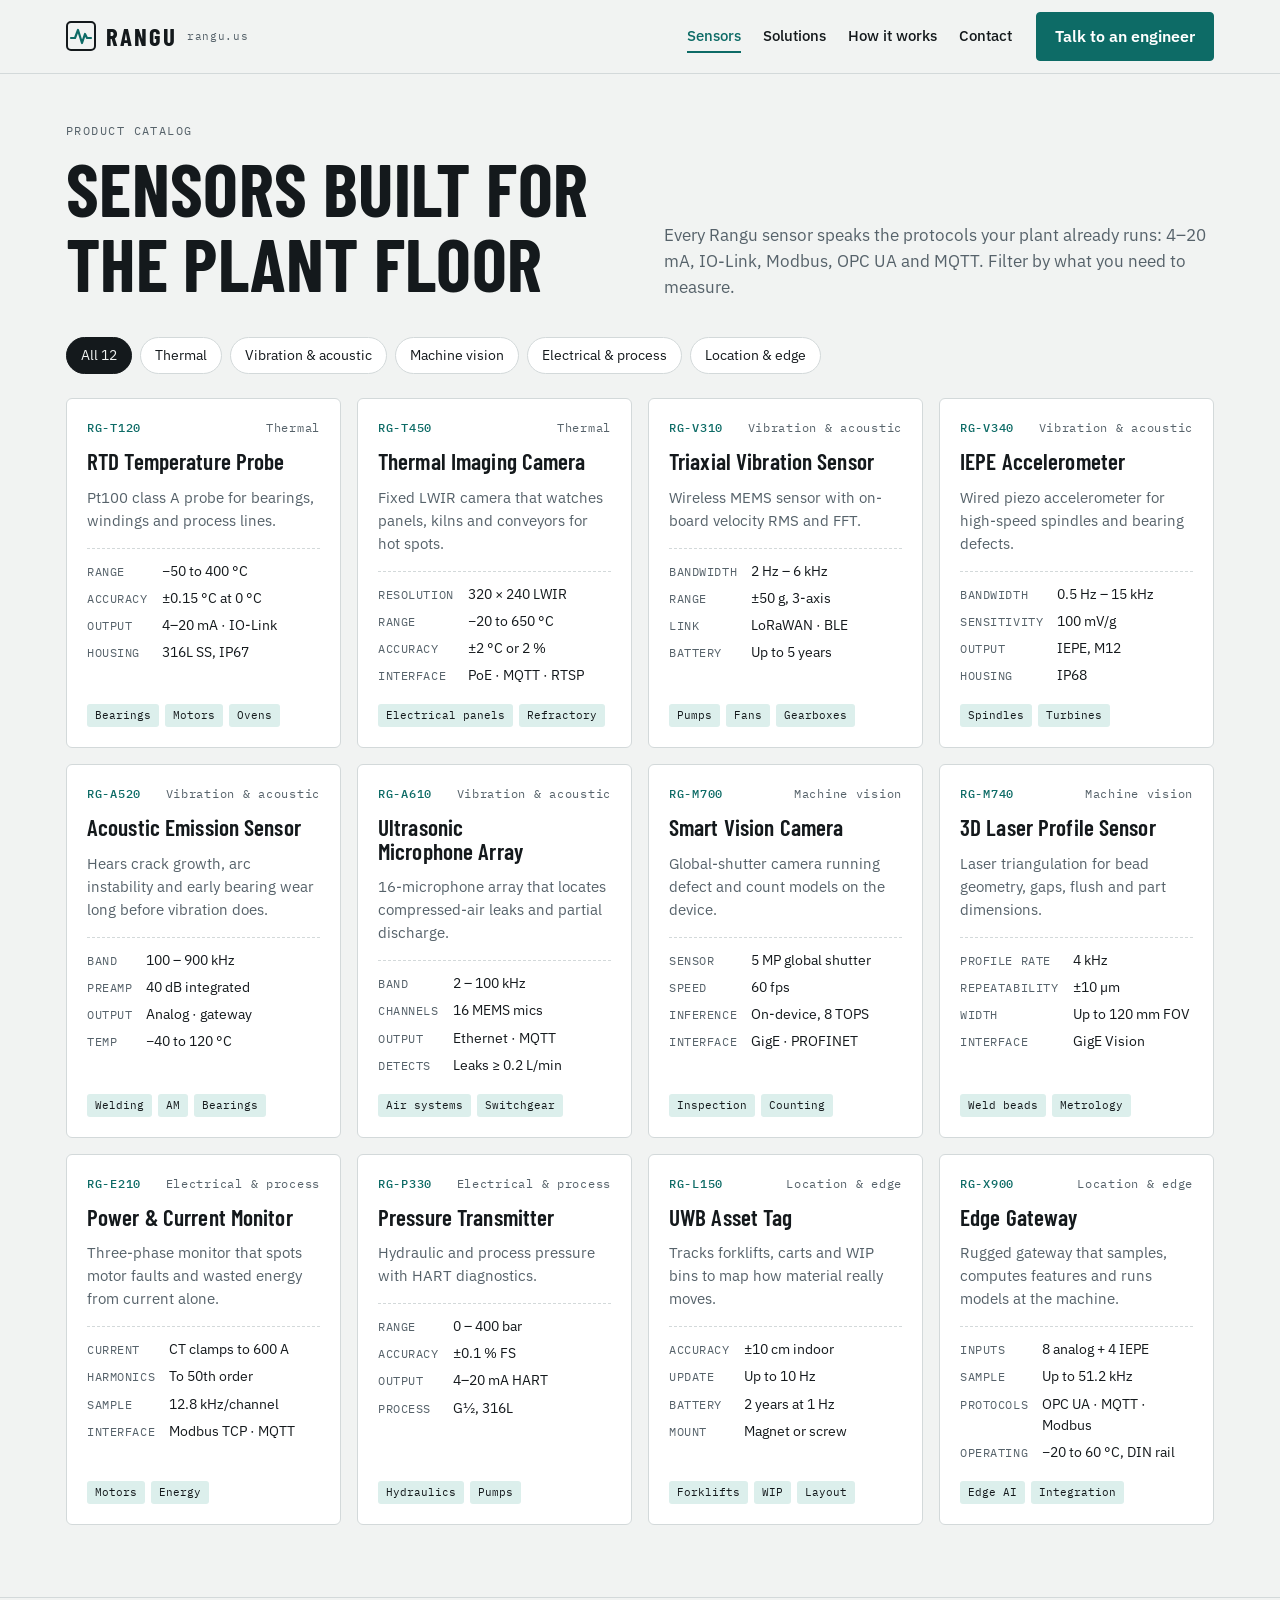
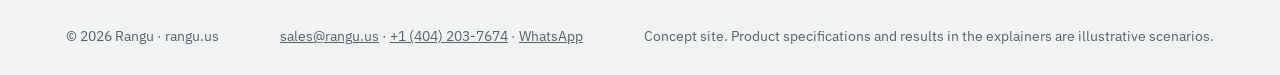
==== sensors.html @ d537a381 "Add files via upload" ====
<!doctype html>
<html lang="en">
<head>
<meta charset="utf-8">
<meta name="viewport" content="width=device-width, initial-scale=1, viewport-fit=cover">
<title>Rangu Sensors</title>
<meta name="description" content="Industrial temperature, vibration, acoustic, machine vision, power, pressure and location sensors from Rangu.">
<link rel="icon" href="data:image/svg+xml,%3Csvg xmlns=%27http://www.w3.org/2000/svg%27 viewBox=%270 0 30 30%27%3E%3Crect x=%271%27 y=%271%27 width=%2728%27 height=%2728%27 rx=%274%27 fill=%27%23F1F3F2%27 stroke=%27%2314191C%27 stroke-width=%272%27/%3E%3Cpath d=%27M5 17h4l3-8 4 13 3-9 2 4h4%27 fill=%27none%27 stroke=%27%230D6B66%27 stroke-width=%272.4%27 stroke-linejoin=%27round%27 stroke-linecap=%27round%27/%3E%3C/svg%3E">
<link rel="preconnect" href="https://fonts.googleapis.com">
<link rel="stylesheet" href="https://fonts.googleapis.com/css2?family=Barlow+Condensed:wght@500;600;700&family=IBM+Plex+Mono:wght@400;500&family=IBM+Plex+Sans:wght@400;500;600&display=swap">
<link rel="stylesheet" href="style.css">
</head>
<body>
<header class="bar">
  <div class="wrap">
    <a class="logo" href="index.html" aria-label="Rangu home">
      <svg width="30" height="30" viewBox="0 0 30 30" aria-hidden="true"><rect x="1" y="1" width="28" height="28" rx="4" fill="none" stroke="var(--ink)" stroke-width="2"/><path d="M5 17h4l3-8 4 13 3-9 2 4h4" fill="none" stroke="var(--accent)" stroke-width="2.2" stroke-linejoin="round" stroke-linecap="round"/></svg>
      RANGU <small>rangu.us</small>
    </a>
    <nav class="links" aria-label="Main"><a href="sensors.html" aria-current="page">Sensors</a><a href="solutions.html">Solutions</a><a href="index.html#how">How it works</a><a href="index.html#contact">Contact</a></nav>
    <a class="btn primary cta" href="index.html#contact">Talk to an engineer</a>
  </div>
</header>
<main>
<section class="band" id="products" style="border-top:0;padding-top:48px">
  <div class="wrap">
    <div class="sec-head">
      <div><p class="eyebrow">Product catalog</p><h1 style="margin-top:10px">Sensors built for the plant floor</h1></div>
      <p class="lede">Every Rangu sensor speaks the protocols your plant already runs: 4&ndash;20 mA, IO-Link, Modbus, OPC UA and MQTT. Filter by what you need to measure.</p>
    </div>
    <div class="filters" role="group" aria-label="Filter sensors">
      <button class="chip" data-f="all" aria-pressed="true">All 12</button>
      <button class="chip" data-f="thermal" aria-pressed="false">Thermal</button>
      <button class="chip" data-f="vib" aria-pressed="false">Vibration &amp; acoustic</button>
      <button class="chip" data-f="vision" aria-pressed="false">Machine vision</button>
      <button class="chip" data-f="process" aria-pressed="false">Electrical &amp; process</button>
      <button class="chip" data-f="edge" aria-pressed="false">Location &amp; edge</button>
    </div>
    <div class="grid" id="catalog"></div>
  </div>
</section>
</main>
<footer>
  <div class="wrap">
    <span>&copy; 2026 Rangu &middot; rangu.us</span>
    <span class="foot-reach"><a href="mailto:sales@rangu.us">sales@rangu.us</a> &middot; <a href="tel:+14042037674">+1 (404) 203-7674</a> &middot; <a href="https://wa.me/14042037674" target="_blank" rel="noopener">WhatsApp</a></span>
    <span>Concept site. Product specifications and results in the explainers are illustrative scenarios.</span>
  </div>
</footer>
<script src="app.js"></script>
</body>
</html>
---- style.css ----
/* base reset for standalone pages */
:root{padding-top:env(safe-area-inset-top,0px);padding-bottom:env(safe-area-inset-bottom,0px)}
body{margin:0}img{max-width:100%}[hidden]{display:none!important}
.doors{display:grid;grid-template-columns:repeat(2,minmax(0,1fr));gap:16px}
.door{display:flex;flex-direction:column;gap:12px;padding:28px;background:var(--surface);border:1px solid var(--line);border-radius:6px;text-decoration:none;color:var(--ink);min-width:0}
.door:hover{border-color:var(--accent)}
.door h3{font-size:2rem;text-transform:uppercase}
.door p{color:var(--muted)}
.door .go{margin-top:auto;font-weight:600;color:var(--accent)}
nav.links a[aria-current="page"]{border-color:var(--accent);color:var(--accent)}
.pagehead{padding-block:56px 8px}
@media (max-width:700px){.doors{grid-template-columns:minmax(0,1fr)}}

/* Layout: instrument-panel catalog — a sticky signal bar, datasheet cards, and full-width "test bench" bands holding each explainer */
:root{
  --bg:#F1F3F2; --surface:#FFFFFF; --canvas:#F8FAF9; --ink:#14191C; --muted:#56626A; --line:#D3D9DA; --grid:#E4E8E8;
  --accent:#0D6B66; --accent-soft:#DCEFEC; --accent-ink:#FFFFFF; --warn:#B9810A; --alarm:#BE3D27;
  --f-display:'Barlow Condensed','Arial Narrow',Arial,sans-serif;
  --f-body:'IBM Plex Sans',system-ui,-apple-system,'Segoe UI',sans-serif;
  --f-mono:'IBM Plex Mono',ui-monospace,'SFMono-Regular',Menlo,monospace;
}
@media (prefers-color-scheme:dark){:root:not([data-theme="light"]){
  --bg:#0E1315; --surface:#162024; --canvas:#111A1D; --ink:#E5EAEA; --muted:#93A1A7; --line:#2A373C; --grid:#1C272B;
  --accent:#43B9AF; --accent-soft:#163533; --accent-ink:#06120F; --warn:#E2AC3A; --alarm:#E86A52; color-scheme:dark}}
:root[data-theme="dark"]{
  --bg:#0E1315; --surface:#162024; --canvas:#111A1D; --ink:#E5EAEA; --muted:#93A1A7; --line:#2A373C; --grid:#1C272B;
  --accent:#43B9AF; --accent-soft:#163533; --accent-ink:#06120F; --warn:#E2AC3A; --alarm:#E86A52; color-scheme:dark}

*{box-sizing:border-box}
html{scroll-behavior:smooth;scroll-padding-top:72px}
@media (prefers-reduced-motion:reduce){html{scroll-behavior:auto}}
body{background:var(--bg);color:var(--ink);font-family:var(--f-body);font-size:16px;line-height:1.55}
.wrap{max-width:1180px;margin:0 auto;padding-left:max(16px,env(safe-area-inset-left,0px));padding-right:max(16px,env(safe-area-inset-right,0px))}
h1,h2,h3{font-family:var(--f-display);font-weight:600;line-height:1.02;letter-spacing:.005em;text-wrap:balance;margin:0}
h1{font-size:clamp(2.6rem,6vw,4.6rem);font-weight:700;text-transform:uppercase}
h2{font-size:clamp(2rem,4vw,3rem);text-transform:uppercase}
h3{font-size:1.6rem}
p{margin:0}
a{color:var(--accent)}
.eyebrow{font-family:var(--f-mono);font-size:.75rem;letter-spacing:.12em;text-transform:uppercase;color:var(--muted)}
.lede{color:var(--muted);max-width:62ch;font-size:1.06rem}
button,input,select,textarea{font:inherit;color:inherit}
:focus-visible{outline:2px solid var(--accent);outline-offset:2px}

/* header */
header.bar{position:sticky;top:env(safe-area-inset-top,0px);z-index:20;background:color-mix(in srgb,var(--bg) 88%,transparent);backdrop-filter:blur(8px);border-bottom:1px solid var(--line)}
.bar .wrap{display:flex;align-items:center;gap:24px;padding-block:12px}
.logo{display:flex;align-items:center;gap:10px;text-decoration:none;color:var(--ink);font-family:var(--f-display);font-weight:700;font-size:1.55rem;letter-spacing:.08em}
.logo svg{flex:none}
.logo small{font-family:var(--f-mono);font-weight:400;font-size:.7rem;letter-spacing:.06em;color:var(--muted)}
nav.links{display:flex;gap:22px;margin-left:auto;overflow-x:auto;scrollbar-width:none;min-width:0}
nav.links a{color:var(--ink);text-decoration:none;font-weight:500;font-size:.95rem;white-space:nowrap;padding-block:4px;border-bottom:2px solid transparent}
nav.links a:hover{border-color:var(--accent)}
.btn{display:inline-flex;align-items:center;gap:8px;padding:11px 18px;border-radius:4px;border:1px solid var(--ink);background:transparent;color:var(--ink);text-decoration:none;font-weight:600;cursor:pointer}
.btn.primary{background:var(--accent);border-color:var(--accent);color:var(--accent-ink)}
.btn:hover{filter:brightness(1.08)}

/* hero */
.hero .wrap{display:grid;grid-template-columns:minmax(0,1.15fr) minmax(0,.85fr);gap:48px;align-items:center;padding-block:64px 56px}
.hero h1 span{color:var(--accent)}
.hero .lede{margin-top:20px}
.hero .ctas{display:flex;flex-wrap:wrap;gap:12px;margin-top:28px}
.readout{background:var(--surface);border:1px solid var(--line);border-radius:6px;font-family:var(--f-mono);min-width:0}
.readout header{display:flex;justify-content:space-between;align-items:center;padding:12px 16px;border-bottom:1px solid var(--line);font-size:.75rem;letter-spacing:.08em;text-transform:uppercase;color:var(--muted)}
.live{display:inline-flex;align-items:center;gap:6px;color:var(--accent)}
.live i{width:8px;height:8px;border-radius:50%;background:var(--accent);animation:blink 1.6s infinite}
@keyframes blink{50%{opacity:.25}}
@media (prefers-reduced-motion:reduce){.live i{animation:none}}
.ch{display:grid;grid-template-columns:minmax(0,1fr) auto;gap:4px 12px;padding:14px 16px;border-bottom:1px solid var(--line)}
.ch:last-child{border-bottom:0}
.ch .k{font-size:.72rem;letter-spacing:.06em;text-transform:uppercase;color:var(--muted)}
.ch .v{font-size:1.5rem;font-variant-numeric:tabular-nums;text-align:right;grid-row:span 2;align-self:center}
.ch .v small{font-size:.75rem;color:var(--muted);margin-left:4px}
.ch svg{width:100%;height:28px;display:block}
.ch.warn .v{color:var(--warn)}

/* sections */
section.band{padding-block:72px;border-top:1px solid var(--line)}
.sec-head{display:grid;grid-template-columns:minmax(0,1fr) minmax(0,1fr);gap:24px 48px;align-items:end;margin-bottom:36px}
.sec-head .lede{justify-self:end}

/* products */
.filters{display:flex;flex-wrap:wrap;gap:8px;margin-bottom:24px}
.chip{border:1px solid var(--line);background:var(--surface);border-radius:999px;padding:7px 14px;font-size:.88rem;cursor:pointer}
.chip[aria-pressed="true"]{background:var(--ink);color:var(--bg);border-color:var(--ink)}
.grid{display:grid;grid-template-columns:repeat(auto-fill,minmax(min(100%,270px),1fr));gap:16px}
.card{background:var(--surface);border:1px solid var(--line);border-radius:6px;padding:20px;display:flex;flex-direction:column;gap:12px;min-width:0}
.card .code{display:flex;justify-content:space-between;font-family:var(--f-mono);font-size:.75rem;color:var(--muted);letter-spacing:.06em}
.card .code b{color:var(--accent);font-weight:500}
.card h3{font-size:1.45rem}
.card p{color:var(--muted);font-size:.93rem}
.spec{display:grid;grid-template-columns:auto minmax(0,1fr);gap:6px 14px;margin:4px 0 0;font-size:.85rem;border-top:1px dashed var(--line);padding-top:12px}
.spec dt{font-family:var(--f-mono);font-size:.72rem;letter-spacing:.05em;text-transform:uppercase;color:var(--muted);padding-top:2px}
.spec dd{margin:0;font-variant-numeric:tabular-nums}
.tags{display:flex;flex-wrap:wrap;gap:6px;margin-top:auto;padding-top:6px}
.tags span{font-family:var(--f-mono);font-size:.7rem;padding:3px 8px;border-radius:3px;background:var(--accent-soft);color:var(--ink)}

/* solutions */
.solution{display:grid;grid-template-columns:minmax(0,.8fr) minmax(0,1.2fr);gap:40px;align-items:start;padding-block:48px;border-top:1px dashed var(--line)}
.solution:first-of-type{border-top:0;padding-top:8px}
.solution .num{font-family:var(--f-mono);color:var(--accent);font-size:.8rem;letter-spacing:.1em}
.solution h3{font-size:2.1rem;text-transform:uppercase;margin-top:6px}
.solution .copy{display:flex;flex-direction:column;gap:16px;min-width:0}
.solution .copy p{color:var(--muted)}
.kv{display:grid;grid-template-columns:auto minmax(0,1fr);gap:8px 14px;font-size:.92rem}
.kv dt{font-family:var(--f-mono);font-size:.72rem;text-transform:uppercase;letter-spacing:.06em;color:var(--muted);padding-top:3px}
.kv dd{margin:0}
.kv code{font-family:var(--f-mono);font-size:.82rem;color:var(--accent)}
.player{background:var(--surface);border:1px solid var(--line);border-radius:6px;overflow:hidden;min-width:0}
.player canvas{display:block;width:100%;aspect-ratio:16/9;max-width:100%;background:var(--canvas)}
.controls{display:flex;align-items:center;gap:12px;padding:10px 14px;border-top:1px solid var(--line)}
.controls button.pp{width:36px;height:36px;border-radius:50%;border:0;background:var(--accent);color:var(--accent-ink);display:grid;place-items:center;cursor:pointer;flex:none}
.controls input[type=range]{flex:1;min-width:0;accent-color:var(--accent)}
.controls .time{font-family:var(--f-mono);font-size:.75rem;color:var(--muted);font-variant-numeric:tabular-nums;flex:none}
.chapters{display:grid;grid-template-columns:repeat(4,minmax(0,1fr));border-top:1px solid var(--line)}
.chapters button{border:0;border-right:1px solid var(--line);background:transparent;padding:10px 12px;text-align:left;cursor:pointer;font-size:.82rem;color:var(--muted);min-width:0}
.chapters button:last-child{border-right:0}
.chapters button b{display:block;font-family:var(--f-mono);font-weight:500;font-size:.68rem;letter-spacing:.08em}
.chapters button[aria-current="true"]{color:var(--ink);background:var(--accent-soft)}
.caption{padding:14px 16px;border-top:1px solid var(--line);font-size:.93rem;min-height:4.4em}

/* how it works */
.flow{display:grid;grid-template-columns:repeat(4,minmax(0,1fr));gap:0;border:1px solid var(--line);border-radius:6px;background:var(--surface)}
.flow > div{padding:24px;border-right:1px solid var(--line);display:flex;flex-direction:column;gap:8px;min-width:0}
.flow > div:last-child{border-right:0}
.flow b{font-family:var(--f-mono);font-weight:500;color:var(--accent);font-size:.78rem;letter-spacing:.1em}
.flow h3{font-size:1.5rem;text-transform:uppercase}
.flow p{color:var(--muted);font-size:.92rem}

/* contact */
.contact{display:grid;grid-template-columns:minmax(0,.9fr) minmax(0,1.1fr);gap:48px}
form{display:grid;grid-template-columns:1fr 1fr;gap:14px;background:var(--surface);border:1px solid var(--line);border-radius:6px;padding:24px}
form .full{grid-column:1/-1}
label{display:flex;flex-direction:column;gap:6px;font-size:.82rem;font-weight:500}
input,select,textarea{border:1px solid var(--line);border-radius:4px;padding:10px 12px;background:var(--bg);min-width:0}
textarea{min-height:110px;resize:vertical}
.note{font-size:.88rem;color:var(--muted)}
.ok{grid-column:1/-1;padding:12px 14px;border-radius:4px;background:var(--accent-soft);font-size:.92rem}

.reach{display:grid;grid-template-columns:auto minmax(0,1fr);gap:12px 18px;margin:22px 0 0;align-items:center}
.reach dt{font-family:var(--f-mono);font-size:.72rem;letter-spacing:.08em;text-transform:uppercase;color:var(--muted)}
.reach dd{margin:0;display:flex;flex-wrap:wrap;align-items:center;gap:10px;font-family:var(--f-mono);font-size:1rem;min-width:0}
.reach .val{overflow-wrap:anywhere;color:var(--ink);text-decoration:none;border-bottom:1px solid var(--line)}
.reach .val:hover{border-color:var(--accent);color:var(--accent)}
.reach .copy{border:1px solid var(--line);background:var(--surface);border-radius:4px;padding:5px 10px;font-size:.78rem;cursor:pointer}
.reach .wa{display:inline-flex;align-items:center;padding:7px 14px;border-radius:4px;background:var(--accent);color:var(--accent-ink);text-decoration:none;font-family:var(--f-body);font-weight:600;font-size:.9rem}
.foot-reach a{color:inherit}
.mail{display:flex;align-items:center;gap:10px;margin-top:18px;font-family:var(--f-mono)}
.mail span{user-select:all}
.mail button{border:1px solid var(--line);background:var(--surface);border-radius:4px;padding:5px 10px;font-size:.78rem;cursor:pointer}

footer{border-top:1px solid var(--line);padding-block:28px;color:var(--muted);font-size:.85rem}
footer .wrap{display:flex;flex-wrap:wrap;gap:12px 32px;justify-content:space-between}

@media (max-width:900px){
  .hero .wrap,.solution,.contact,.sec-head{grid-template-columns:minmax(0,1fr)}
  .sec-head .lede{justify-self:start}
  .flow{grid-template-columns:repeat(2,minmax(0,1fr))}
  .flow > div:nth-child(2){border-right:0}
  .flow > div:nth-child(-n+2){border-bottom:1px solid var(--line)}
}
@media (max-width:560px){
  nav.links{gap:14px}
  .bar .cta{display:none}
  .flow{grid-template-columns:minmax(0,1fr)}
  .flow > div{border-right:0;border-bottom:1px solid var(--line)}
  .flow > div:last-child{border-bottom:0}
  form{grid-template-columns:minmax(0,1fr)}
  .chapters{grid-template-columns:repeat(2,minmax(0,1fr))}
  .chapters button:nth-child(2){border-right:0}
  .chapters button:nth-child(-n+2){border-bottom:1px solid var(--line)}
  .logo small{display:none}
}
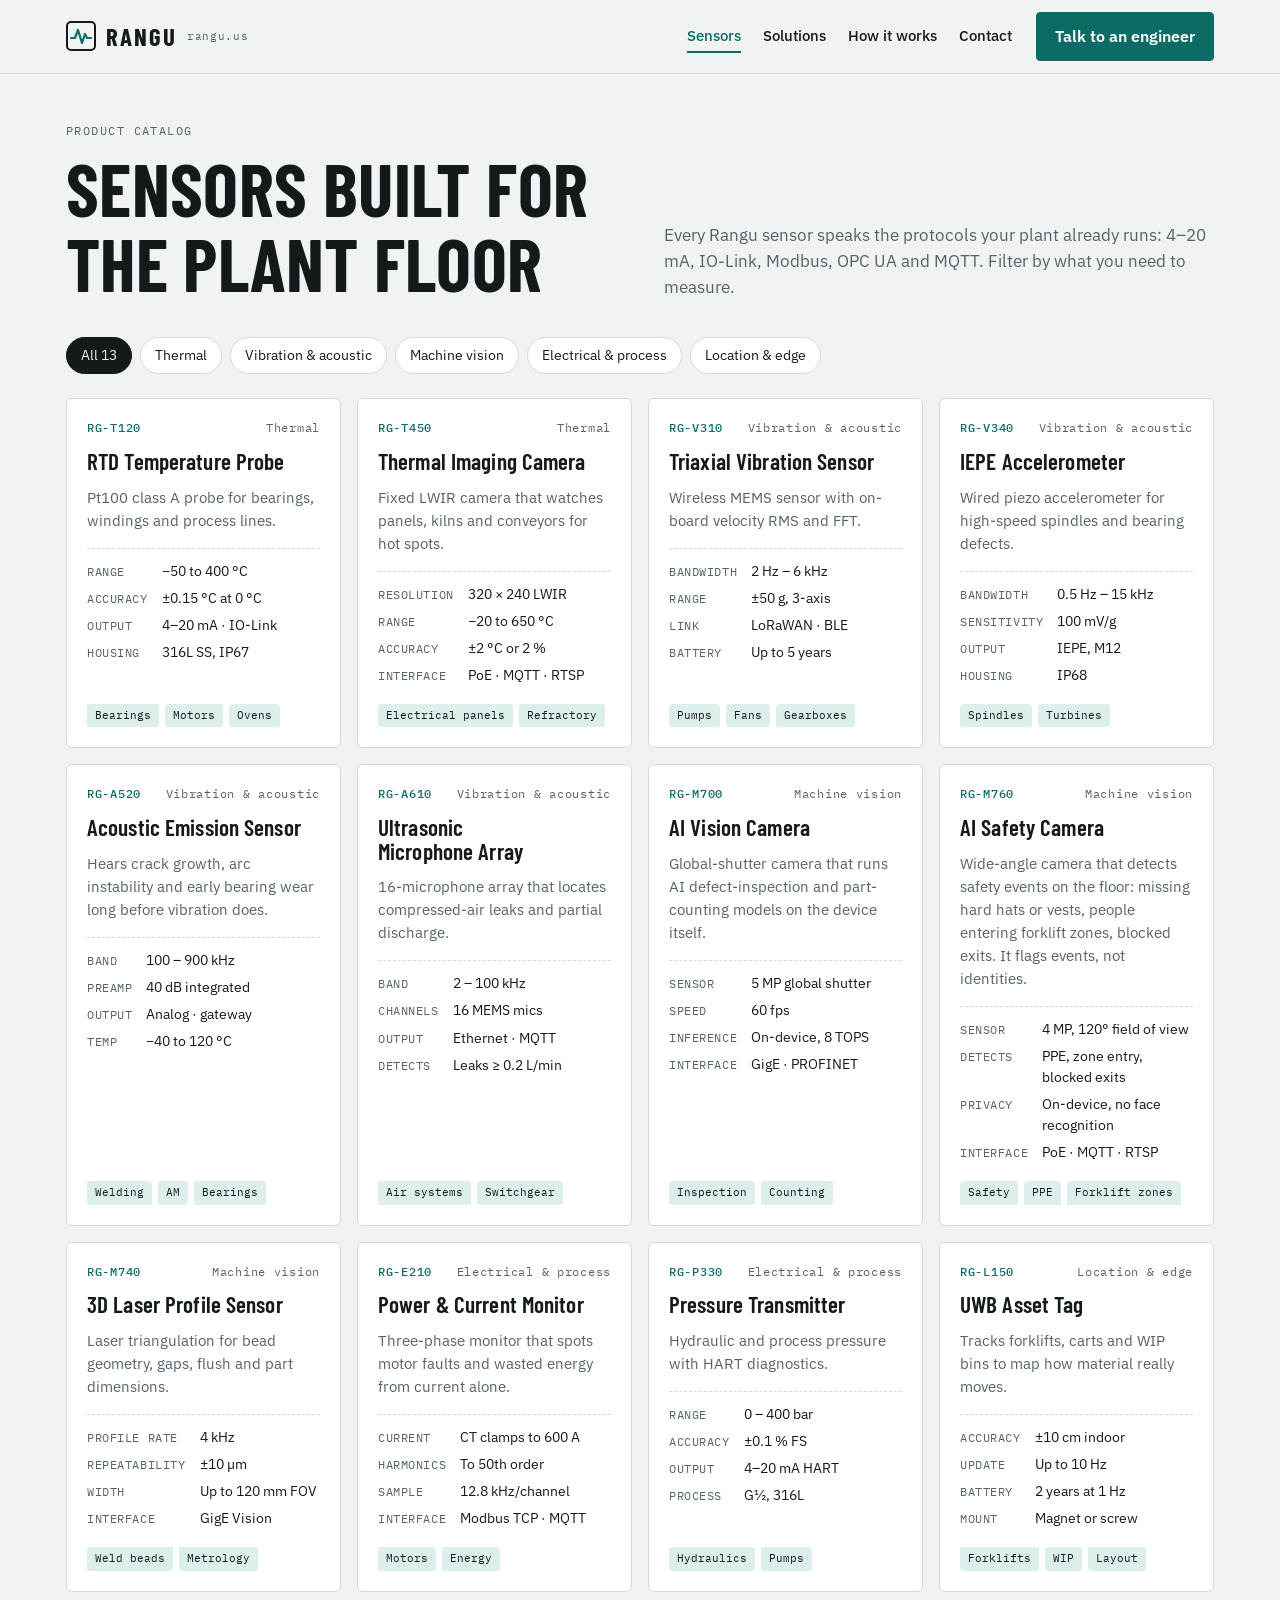
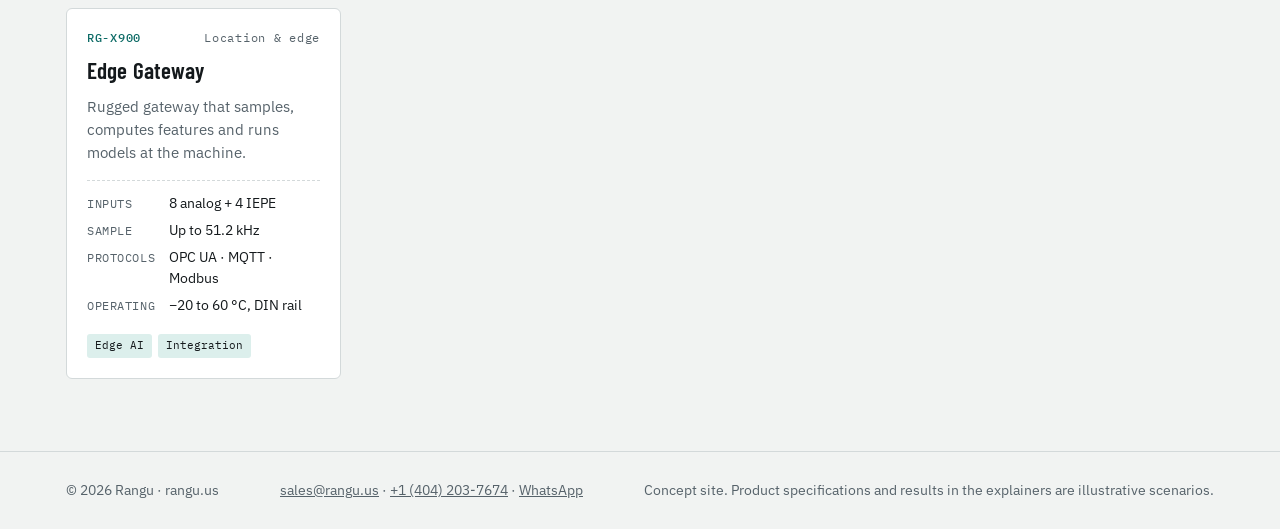
==== commit bb387265: "Add files via upload" ====
--- a/sensors.html
+++ b/sensors.html
@@ -29,7 +29,7 @@
       <p class="lede">Every Rangu sensor speaks the protocols your plant already runs: 4&ndash;20 mA, IO-Link, Modbus, OPC UA and MQTT. Filter by what you need to measure.</p>
     </div>
     <div class="filters" role="group" aria-label="Filter sensors">
-      <button class="chip" data-f="all" aria-pressed="true">All 12</button>
+      <button class="chip" data-f="all" aria-pressed="true">All 13</button>
       <button class="chip" data-f="thermal" aria-pressed="false">Thermal</button>
       <button class="chip" data-f="vib" aria-pressed="false">Vibration &amp; acoustic</button>
       <button class="chip" data-f="vision" aria-pressed="false">Machine vision</button>
--- a/style.css
+++ b/style.css
@@ -119,6 +119,15 @@
 .chapters button[aria-current="true"]{color:var(--ink);background:var(--accent-soft)}
 .caption{padding:14px 16px;border-top:1px solid var(--line);font-size:.93rem;min-height:4.4em}
 
+/* services */
+.services{display:grid;grid-template-columns:repeat(3,minmax(0,1fr));gap:16px}
+.svc{background:var(--surface);border:1px solid var(--line);border-radius:6px;padding:22px;display:flex;flex-direction:column;gap:12px;min-width:0}
+.svc h3{font-size:1.5rem;text-transform:uppercase}
+.svc p{color:var(--muted);font-size:.93rem}
+.svc .spec{margin-top:auto}
+.svc-cta{display:flex;flex-wrap:wrap;align-items:center;justify-content:space-between;gap:16px;margin-top:24px;padding:20px 22px;border:1px dashed var(--line);border-radius:6px}
+@media (max-width:900px){.services{grid-template-columns:repeat(2,minmax(0,1fr))}}
+@media (max-width:560px){.services{grid-template-columns:minmax(0,1fr)}}
 /* how it works */
 .flow{display:grid;grid-template-columns:repeat(4,minmax(0,1fr));gap:0;border:1px solid var(--line);border-radius:6px;background:var(--surface)}
 .flow > div{padding:24px;border-right:1px solid var(--line);display:flex;flex-direction:column;gap:8px;min-width:0}
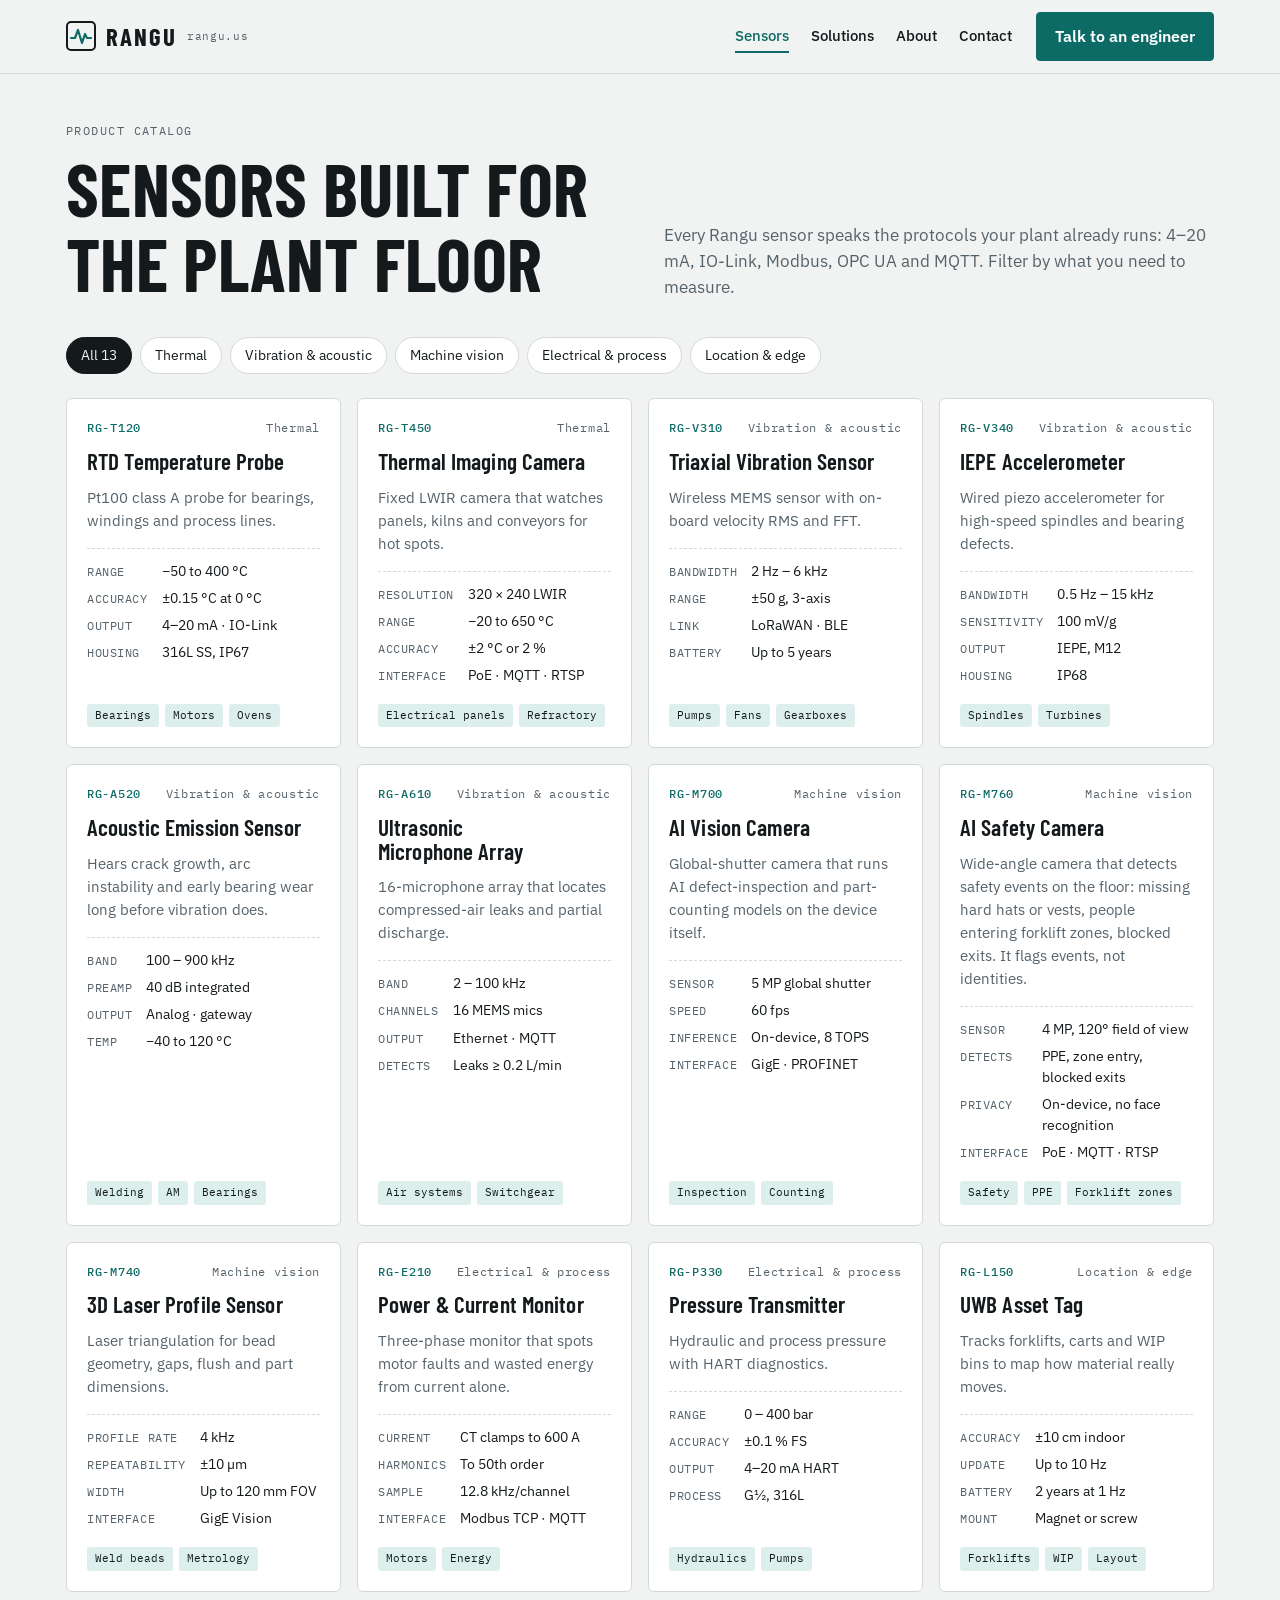
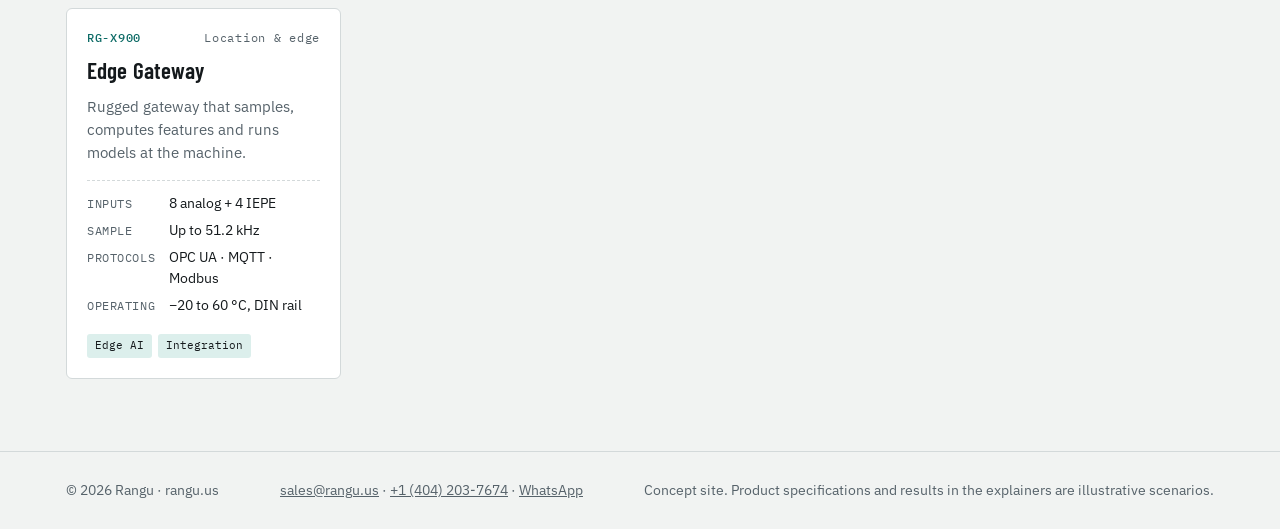
==== commit 77aa3920: "Add files via upload" ====
--- a/sensors.html
+++ b/sensors.html
@@ -17,7 +17,7 @@
       <svg width="30" height="30" viewBox="0 0 30 30" aria-hidden="true"><rect x="1" y="1" width="28" height="28" rx="4" fill="none" stroke="var(--ink)" stroke-width="2"/><path d="M5 17h4l3-8 4 13 3-9 2 4h4" fill="none" stroke="var(--accent)" stroke-width="2.2" stroke-linejoin="round" stroke-linecap="round"/></svg>
       RANGU <small>rangu.us</small>
     </a>
-    <nav class="links" aria-label="Main"><a href="sensors.html" aria-current="page">Sensors</a><a href="solutions.html">Solutions</a><a href="index.html#how">How it works</a><a href="index.html#contact">Contact</a></nav>
+    <nav class="links" aria-label="Main"><a href="sensors.html" aria-current="page">Sensors</a><a href="solutions.html">Solutions</a><a href="index.html#about">About</a><a href="index.html#contact">Contact</a></nav>
     <a class="btn primary cta" href="index.html#contact">Talk to an engineer</a>
   </div>
 </header>
